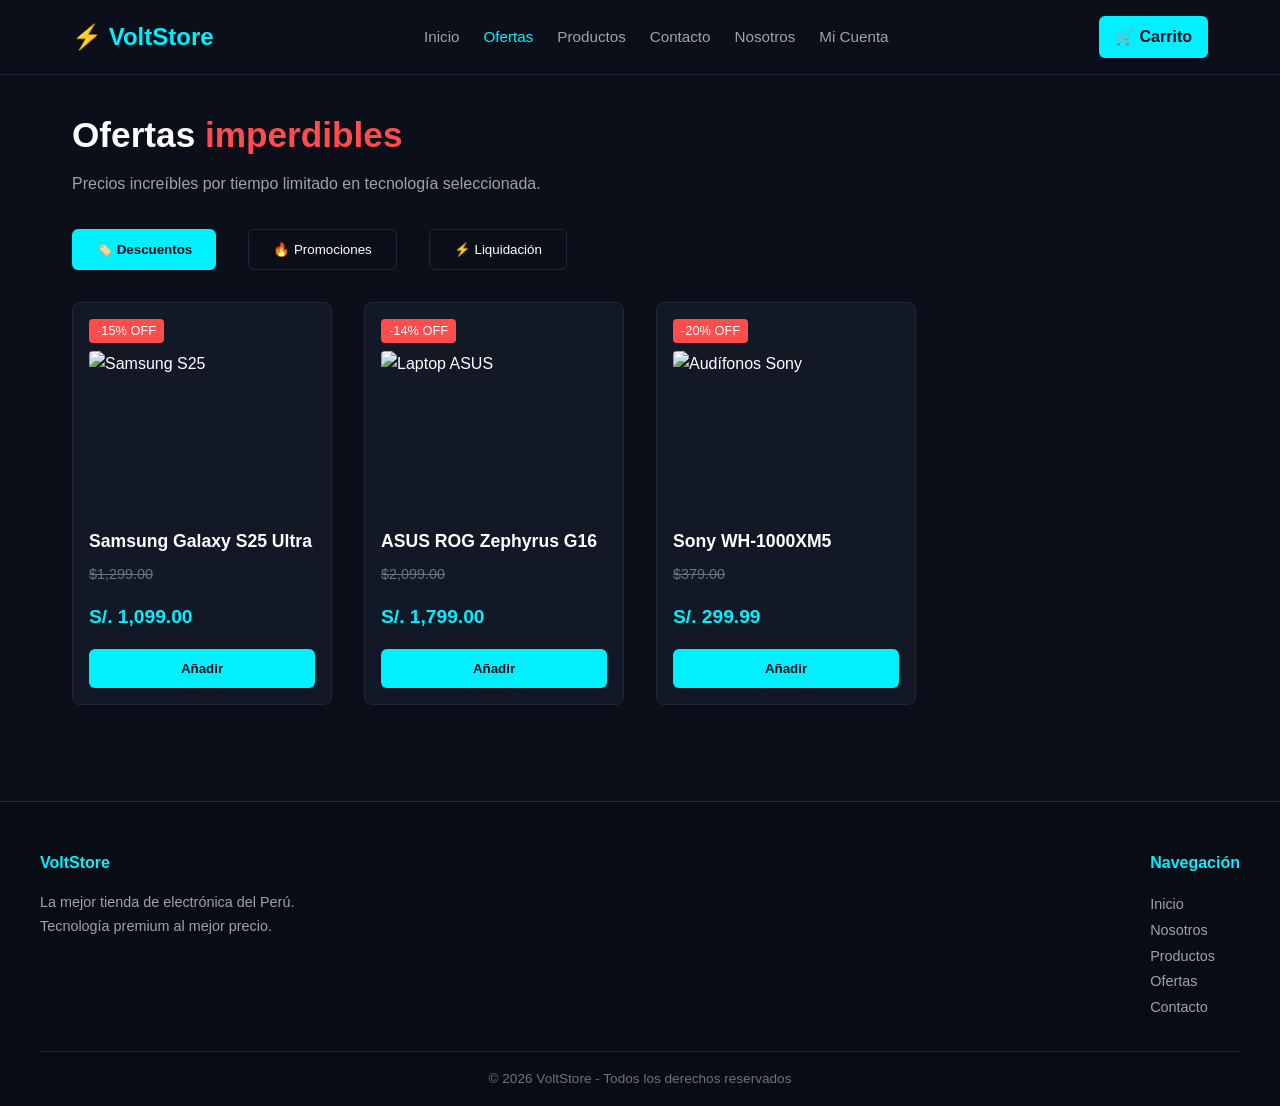
==== ofertas.html @ 3be3a203 "Add files via upload" ====
<!DOCTYPE html>
<html lang="es">
<head>
    <meta charset="UTF-8">
    <meta name="viewport" content="width=device-width, initial-scale=1.0">
    <title>VoltStore - Ofertas Imperdibles</title>
    <link rel="stylesheet" href="style.css">
</head>
<body>

    <!-- Cabecera -->
    <header>
        <div class="nav-container">
            <a href="index.html" target="_blank" class="logo">⚡ VoltStore</a>
            <nav>
                <ul class="nav-links">
                    <li><a href="index.html" target="_blank">Inicio</a></li>
                    <li><a href="ofertas.html" target="_blank" class="active">Ofertas</a></li>
                    <li><a href="productos.html" target="_blank">Productos</a></li>
                    <li><a href="contacto.html" target="_blank">Contacto</a></li>
                    <li><a href="nosotros.html" target="_blank">Nosotros</a></li>
                    <li><a href="micuenta.html" target="_blank">Mi Cuenta</a></li>
                </ul>
            </nav>
            <a href="carrito.html" target="_blank" class="btn-carrito">🛒 Carrito</a>
        </div>
    </header>

    <!-- Contenido Principal -->
    <main class="container">
        <section>
            <h1 style="font-size: 2.2rem; margin-bottom: 0.5rem; color: #ffffff;">Ofertas <span style="color: #ff4d4d;">imperdibles</span></h1>
            <p style="color: #9ca3af; margin-bottom: 2rem;">Precios increíbles por tiempo limitado en tecnología seleccionada.</p>

            <!-- Categorías de Ofertas (Filtros Simples) -->
            <div style="display: flex; gap: 1rem; margin-bottom: 2rem;">
                <button class="btn-primary" style="background-color: #00f0ff;">🏷️ Descuentos</button>
                <button class="btn-outline">🔥 Promociones</button>
                <button class="btn-outline">⚡ Liquidación</button>
            </div>

            <!-- Grilla de Ofertas -->
            <div class="grid-productos">
                <!-- Oferta 1 -->
                <article class="card">
                    <span style="background-color: #ff4d4d; color: white; padding: 2px 8px; border-radius: 4px; font-size: 0.8rem; width: fit-content; margin-bottom: 8px;">-15% OFF</span>
                    <img src="https://images.unsplash.com/photo-1585060544812-6b45742d762f?auto=format&fit=crop&w=500&q=80" alt="Samsung S25">
                    <h3>Samsung Galaxy S25 Ultra</h3>
                    <p style="color: #6b7280; text-decoration: line-through; font-size: 0.9rem;">$1,299.00</p>
                    <div class="price">S/. 1,099.00</div>
                    <button class="btn-primary" onclick="agregarAlCarrito('Samsung S25 Ultra')">Añadir</button>
                </article>

                <!-- Oferta 2 -->
                <article class="card">
                    <span style="background-color: #ff4d4d; color: white; padding: 2px 8px; border-radius: 4px; font-size: 0.8rem; width: fit-content; margin-bottom: 8px;">-14% OFF</span>
                    <img src="https://images.unsplash.com/photo-1603302576837-37561b2e2302?auto=format&fit=crop&w=500&q=80" alt="Laptop ASUS">
                    <h3>ASUS ROG Zephyrus G16</h3>
                    <p style="color: #6b7280; text-decoration: line-through; font-size: 0.9rem;">$2,099.00</p>
                    <div class="price">S/. 1,799.00</div>
                    <button class="btn-primary" onclick="agregarAlCarrito('ASUS ROG Zephyrus')">Añadir</button>
                </article>

                <!-- Oferta 3 -->
                <article class="card">
                    <span style="background-color: #ff4d4d; color: white; padding: 2px 8px; border-radius: 4px; font-size: 0.8rem; width: fit-content; margin-bottom: 8px;">-20% OFF</span>
                    <img src="https://images.unsplash.com/photo-1505740420928-5e560c06d30e?auto=format&fit=crop&w=500&q=80" alt="Audífonos Sony">
                    <h3>Sony WH-1000XM5</h3>
                    <p style="color: #6b7280; text-decoration: line-through; font-size: 0.9rem;">$379.00</p>
                    <div class="price">S/. 299.99</div>
                    <button class="btn-primary" onclick="agregarAlCarrito('Sony WH-1000XM5')">Añadir</button>
                </article>
            </div>
        </section>
    </main>

    <!-- Footer -->
    <footer>
        <div class="footer-container">
            <div class="footer-col">
                <h4>VoltStore</h4>
                <p style="color: #9ca3af; font-size: 0.9rem;">La mejor tienda de electrónica del Perú.<br>Tecnología premium al mejor precio.</p>
            </div>
            <div class="footer-col">
                <h4>Navegación</h4>
                <ul>
                    <li><a href="index.html" target="_blank">Inicio</a></li>
                    <li><a href="nosotros.html" target="_blank">Nosotros</a></li>
                    <li><a href="productos.html" target="_blank">Productos</a></li>
                    <li><a href="ofertas.html" target="_blank">Ofertas</a></li>
                    <li><a href="contacto.html" target="_blank">Contacto</a></li>
                </ul>
            </div>
        </div>
        <div class="footer-bottom">
            <p>&copy; 2026 VoltStore - Todos los derechos reservados</p>
        </div>
    </footer>

    <script src="script.js"></script>
</body>
</html>
---- style.css ----
/* Estilos generales - Estética Kinetic Dark */
* {
    margin: 0;
    padding: 0;
    box-sizing: border-box;
    font-family: 'Segoe UI', Tahoma, Geneva, Verdana, sans-serif;
}

body {
    background-color: #0b0f19;
    color: #ffffff;
    line-height: 1.6;
}

/* Cabecera y Navegación (NAV) */
header {
    background-color: #0b0f19;
    border-bottom: 1px solid #1f293d;
    position: sticky;
    top: 0;
    z-index: 1000;
}

.nav-container {
    max-width: 1200px;
    margin: 0 auto;
    display: flex;
    justify-content: space-between;
    align-items: center;
    padding: 1rem 2rem;
}

.logo {
    font-size: 1.5rem;
    font-weight: bold;
    color: #00f0ff;
    text-decoration: none;
}

.nav-links {
    list-style: none;
    display: flex;
    gap: 1.5rem;
}

.nav-links a {
    color: #9ca3af;
    text-decoration: none;
    font-size: 0.95rem;
    transition: color 0.3s;
}

.nav-links a:hover, .nav-links a.active {
    color: #00f0ff;
}

.btn-carrito {
    background-color: #00f0ff;
    color: #0b0f19;
    padding: 0.5rem 1rem;
    border-radius: 6px;
    text-decoration: none;
    font-weight: bold;
}

/* Sección Principal / Hero */
.hero {
    max-width: 1200px;
    margin: 0 auto;
    display: flex;
    align-items: center;
    justify-content: space-between;
    padding: 4rem 2rem;
}

.hero-content h1 {
    font-size: 3rem;
    margin-bottom: 1rem;
}

.hero-content h1 span {
    color: #00f0ff;
}

.hero-content p {
    color: #9ca3af;
    margin-bottom: 2rem;
    max-width: 500px;
}

.btn-primary {
    background-color: #00f0ff;
    color: #0b0f19;
    padding: 0.75rem 1.5rem;
    border-radius: 6px;
    text-decoration: none;
    font-weight: bold;
    display: inline-block;
    border: none;
    cursor: pointer;
}

.btn-outline {
    background-color: transparent;
    color: #ffffff;
    border: 1px solid #1f293d;
    padding: 0.75rem 1.5rem;
    border-radius: 6px;
    text-decoration: none;
    margin-left: 1rem;
}

/* Tarjetas de Productos (Flexbox) */
.container {
    max-width: 1200px;
    margin: 0 auto;
    padding: 2rem;
}

.section-title {
    font-size: 1.8rem;
    margin-bottom: 1.5rem;
}

.grid-productos {
    display: flex;
    gap: 2rem;
    flex-wrap: wrap;
}

.card {
    background-color: #121826;
    border: 1px solid #1f293d;
    border-radius: 8px;
    width: 260px;
    padding: 1rem;
    display: flex;
    flex-direction: column;
    justify-content: space-between;
}

.card img {
    width: 100%;
    height: 160px;
    object-fit: cover;
    border-radius: 4px;
    margin-bottom: 1rem;
}

.card h3 {
    font-size: 1.1rem;
    margin-bottom: 0.5rem;
}

.card .price {
    color: #00f0ff;
    font-size: 1.2rem;
    font-weight: bold;
    margin: 1rem 0;
}

/* Footer semántico */
footer {
    background-color: #080c14;
    border-top: 1px solid #1f293d;
    padding: 3rem 2rem 1rem;
    margin-top: 4rem;
}

.footer-container {
    max-width: 1200px;
    margin: 0 auto;
    display: flex;
    justify-content: space-between;
    flex-wrap: wrap;
    gap: 2rem;
}

.footer-col h4 {
    margin-bottom: 1rem;
    color: #00f0ff;
}

.footer-col ul {
    list-style: none;
}

.footer-col ul li a {
    color: #9ca3af;
    text-decoration: none;
    font-size: 0.9rem;
}

.footer-bottom {
    max-width: 1200px;
    margin: 2rem auto 0;
    border-top: 1px solid #1f293d;
    padding-top: 1rem;
    text-align: center;
    color: #6b7280;
    font-size: 0.85rem;
}
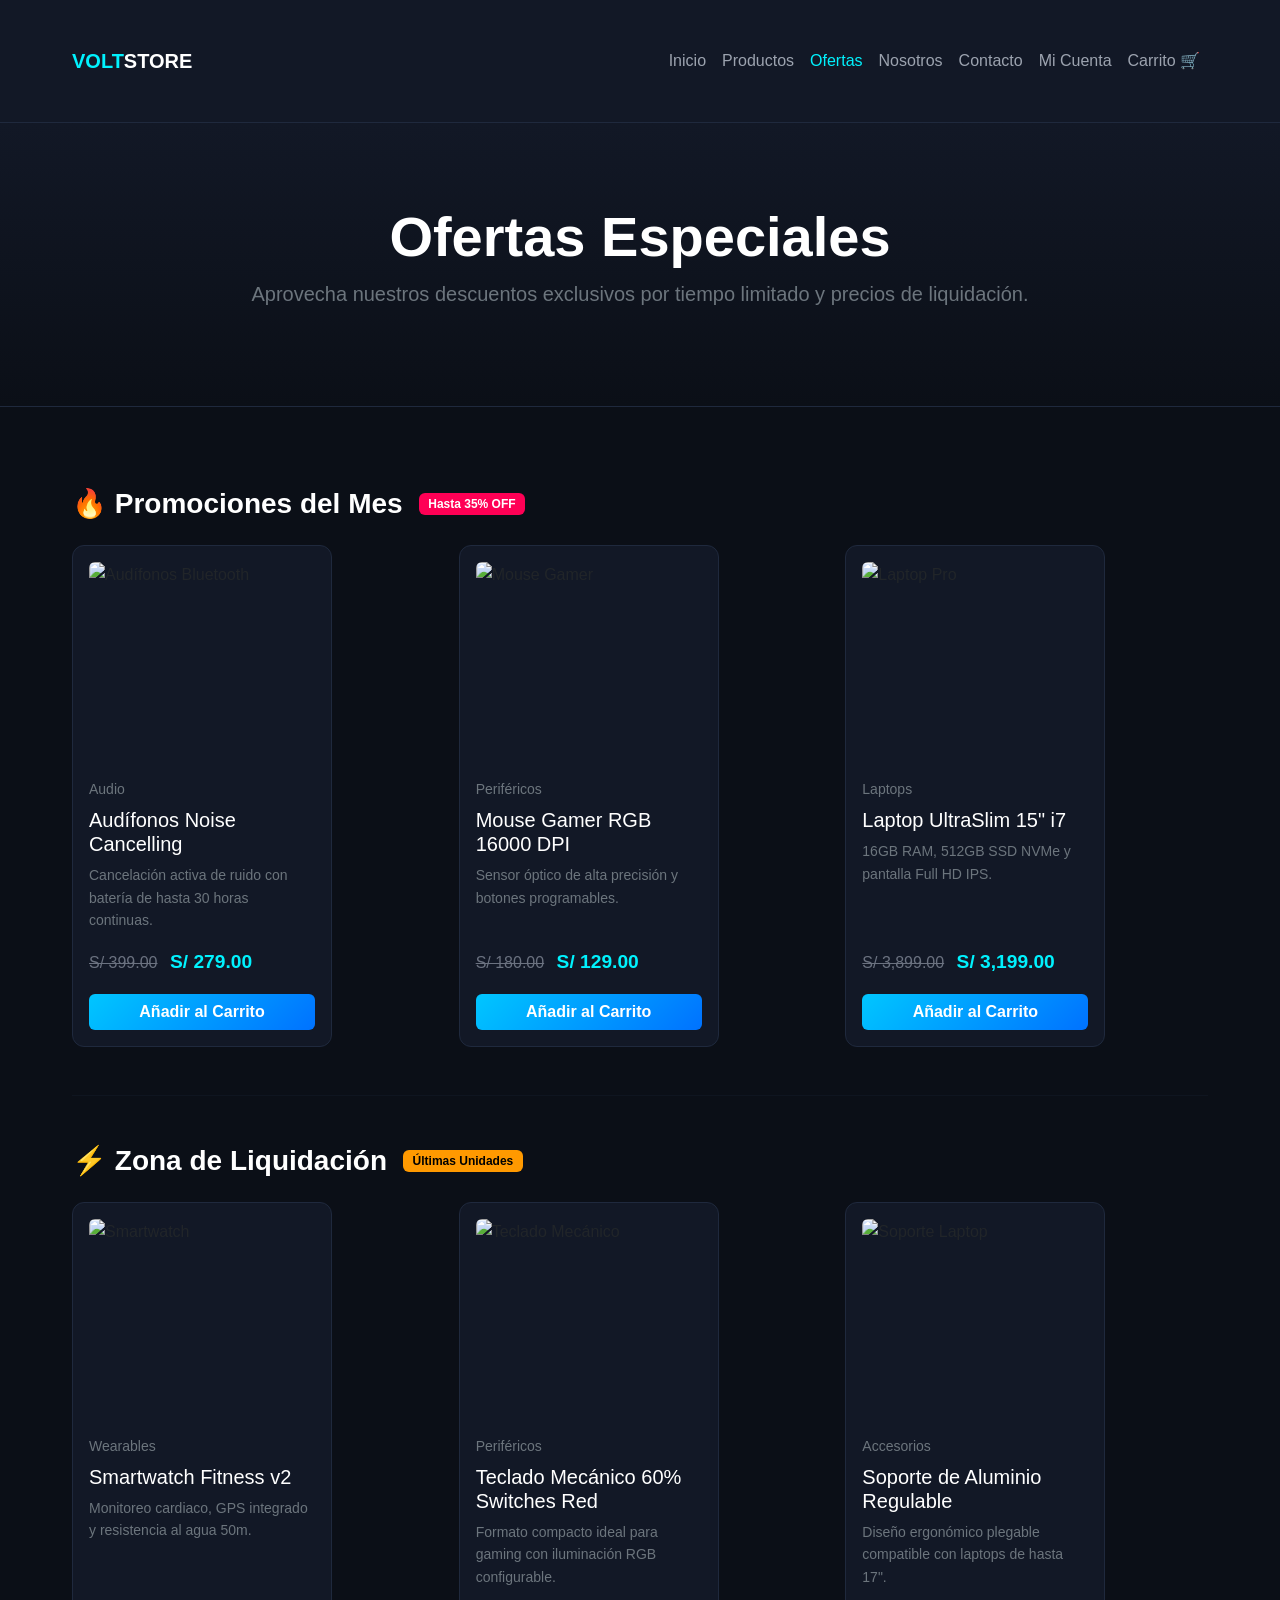
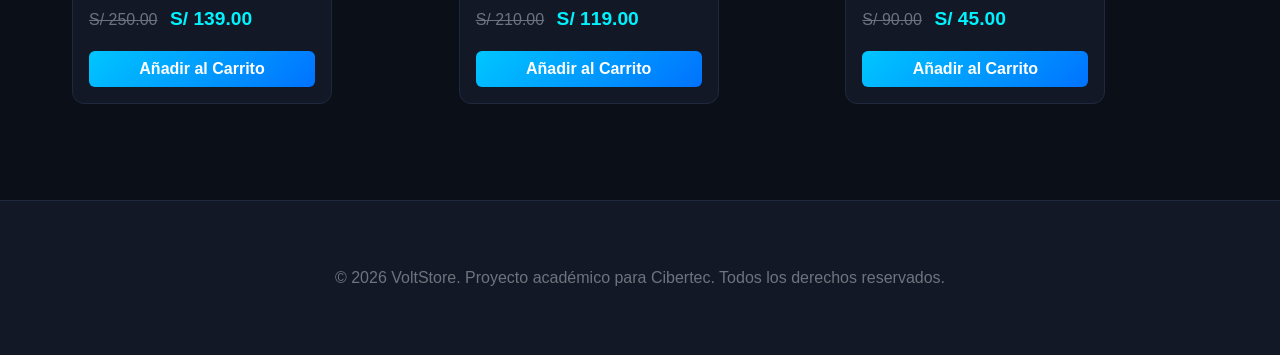
==== commit 6045b431: "Add files via upload" ====
--- a/ofertas.html
+++ b/ofertas.html
@@ -3,100 +3,246 @@
 <head>
     <meta charset="UTF-8">
     <meta name="viewport" content="width=device-width, initial-scale=1.0">
-    <title>VoltStore - Ofertas Imperdibles</title>
+    <title>VoltStore - Ofertas y Liquidación</title>
+    <link href="https://cdn.jsdelivr.net/npm/bootstrap@5.3.0/dist/css/bootstrap.min.css" rel="stylesheet">
     <link rel="stylesheet" href="style.css">
+    <style>
+        body {
+            background-color: #0b0f17;
+            color: #ffffff;
+            font-family: 'Segoe UI', Tahoma, Geneva, Verdana, sans-serif;
+        }
+        .navbar-custom {
+            background-color: #121826;
+            border-bottom: 1px solid #1f293d;
+        }
+        .nav-link {
+            color: #9ca3af !important;
+        }
+        .nav-link.active, .nav-link:hover {
+            color: #00f2fe !important;
+        }
+        .card-custom {
+            background-color: #121826;
+            border: 1px solid #1f293d;
+            border-radius: 12px;
+            transition: transform 0.2s, border-color 0.2s;
+        }
+        .card-custom:hover {
+            transform: translateY(-5px);
+            border-color: #00f2fe;
+        }
+        .badge-promo {
+            background-color: #ff0055;
+            color: white;
+            font-weight: bold;
+            padding: 0.4em 0.8em;
+            border-radius: 6px;
+        }
+        .badge-liq {
+            background-color: #ff9900;
+            color: black;
+            font-weight: bold;
+            padding: 0.4em 0.8em;
+            border-radius: 6px;
+        }
+        .price-old {
+            text-decoration: line-through;
+            color: #6b7280;
+            margin-right: 0.5rem;
+        }
+        .price-new {
+            color: #00f2fe;
+            font-weight: bold;
+            font-size: 1.2rem;
+        }
+        .btn-cyan {
+            background: linear-gradient(135deg, #00c6ff, #0072ff);
+            color: white;
+            border: none;
+            font-weight: 600;
+        }
+        .btn-cyan:hover {
+            opacity: 0.9;
+            color: white;
+        }
+        footer {
+            background-color: #121826;
+            border-top: 1px solid #1f293d;
+            padding: 2rem 0;
+            margin-top: 4rem;
+        }
+    </style>
 </head>
 <body>
 
-    <!-- Cabecera -->
-    <header>
-        <div class="nav-container">
-            <a href="index.html" target="_blank" class="logo">⚡ VoltStore</a>
-            <nav>
-                <ul class="nav-links">
-                    <li><a href="index.html" target="_blank">Inicio</a></li>
-                    <li><a href="ofertas.html" target="_blank" class="active">Ofertas</a></li>
-                    <li><a href="productos.html" target="_blank">Productos</a></li>
-                    <li><a href="contacto.html" target="_blank">Contacto</a></li>
-                    <li><a href="nosotros.html" target="_blank">Nosotros</a></li>
-                    <li><a href="micuenta.html" target="_blank">Mi Cuenta</a></li>
+    <!-- Navegación -->
+    <nav class="navbar navbar-expand-lg navbar-dark navbar-custom sticky-top">
+        <div class="container">
+            <a class="navbar-brand fw-bold text-white" href="index.html">
+                <span style="color: #00f2fe;">VOLT</span>STORE
+            </a>
+            <button class="navbar-toggler" type="button" data-bs-toggle="collapse" data-bs-target="#navbarNav">
+                <span class="navbar-toggler-icon"></span>
+            </button>
+            <div class="collapse navbar-collapse" id="navbarNav">
+                <ul class="navbar-nav ms-auto">
+                    <li class="nav-item"><a class="nav-link" href="index.html">Inicio</a></li>
+                    <li class="nav-item"><a class="nav-link" href="productos.html">Productos</a></li>
+                    <li class="nav-item"><a class="nav-link active" href="ofertas.html">Ofertas</a></li>
+                    <li class="nav-item"><a class="nav-link" href="nosotros.html">Nosotros</a></li>
+                    <li class="nav-item"><a class="nav-link" href="contacto.html">Contacto</a></li>
+                    <li class="nav-item"><a class="nav-link" href="micuenta.html">Mi Cuenta</a></li>
+                    <li class="nav-item"><a class="nav-link" href="carrito.html">Carrito 🛒</a></li>
                 </ul>
-            </nav>
-            <a href="carrito.html" target="_blank" class="btn-carrito">🛒 Carrito</a>
+            </div>
+        </div>
+    </nav>
+
+    <!-- Encabezado -->
+    <header class="py-5 text-center" style="background: linear-gradient(180deg, #121826 0%, #0b0f17 100%); border-bottom: 1px solid #1f293d;">
+        <div class="container">
+            <h1 class="display-4 fw-bold">Ofertas Especiales</h1>
+            <p class="text-secondary lead">Aprovecha nuestros descuentos exclusivos por tiempo limitado y precios de liquidación.</p>
         </div>
     </header>
 
-    <!-- Contenido Principal -->
-    <main class="container">
+    <div class="container my-5">
+
+        <!-- Sección 1: Promociones del Mes -->
+        <section class="mb-5">
+            <div class="d-flex align-items-center mb-4">
+                <h2 class="h3 fw-bold mb-0">🔥 Promociones del Mes</h2>
+                <span class="badge badge-promo ms-3">Hasta 35% OFF</span>
+            </div>
+            
+            <div class="row g-4">
+                <!-- Producto Promo 1 -->
+                <div class="col-md-4">
+                    <div class="card card-custom h-100 p-3">
+                        <img src="https://images.unsplash.com/photo-1505740420928-5e560c06d30e?auto=format&fit=crop&w=500&q=80" class="card-img-top rounded mb-3" alt="Audífonos Bluetooth" style="height: 200px; object-fit: cover;">
+                        <div class="card-body p-0 d-flex flex-column">
+                            <span class="text-secondary small">Audio</span>
+                            <h5 class="card-title text-white my-2">Audífonos Noise Cancelling</h5>
+                            <p class="card-text text-secondary small flex-grow-1">Cancelación activa de ruido con batería de hasta 30 horas continuas.</p>
+                            <div class="mb-3">
+                                <span class="price-old">S/ 399.00</span>
+                                <span class="price-new">S/ 279.00</span>
+                            </div>
+                            <button class="btn btn-cyan w-100">Añadir al Carrito</button>
+                        </div>
+                    </div>
+                </div>
+
+                <!-- Producto Promo 2 -->
+                <div class="col-md-4">
+                    <div class="card card-custom h-100 p-3">
+                        <img src="https://images.unsplash.com/photo-1527864550417-7fd91fc51a46?auto=format&fit=crop&w=500&q=80" class="card-img-top rounded mb-3" alt="Mouse Gamer" style="height: 200px; object-fit: cover;">
+                        <div class="card-body p-0 d-flex flex-column">
+                            <span class="text-secondary small">Periféricos</span>
+                            <h5 class="card-title text-white my-2">Mouse Gamer RGB 16000 DPI</h5>
+                            <p class="card-text text-secondary small flex-grow-1">Sensor óptico de alta precisión y botones programables.</p>
+                            <div class="mb-3">
+                                <span class="price-old">S/ 180.00</span>
+                                <span class="price-new">S/ 129.00</span>
+                            </div>
+                            <button class="btn btn-cyan w-100">Añadir al Carrito</button>
+                        </div>
+                    </div>
+                </div>
+
+                <!-- Producto Promo 3 -->
+                <div class="col-md-4">
+                    <div class="card card-custom h-100 p-3">
+                        <img src="https://images.unsplash.com/photo-1588872657578-7efd1f1555ed?auto=format&fit=crop&w=500&q=80" class="card-img-top rounded mb-3" alt="Laptop Pro" style="height: 200px; object-fit: cover;">
+                        <div class="card-body p-0 d-flex flex-column">
+                            <span class="text-secondary small">Laptops</span>
+                            <h5 class="card-title text-white my-2">Laptop UltraSlim 15" i7</h5>
+                            <p class="card-text text-secondary small flex-grow-1">16GB RAM, 512GB SSD NVMe y pantalla Full HD IPS.</p>
+                            <div class="mb-3">
+                                <span class="price-old">S/ 3,899.00</span>
+                                <span class="price-new">S/ 3,199.00</span>
+                            </div>
+                            <button class="btn btn-cyan w-100">Añadir al Carrito</button>
+                        </div>
+                    </div>
+                </div>
+            </div>
+        </section>
+
+        <hr class="my-5" style="border-color: #1f293d;">
+
+        <!-- Sección 2: Liquidación de Últimas Unidades -->
         <section>
-            <h1 style="font-size: 2.2rem; margin-bottom: 0.5rem; color: #ffffff;">Ofertas <span style="color: #ff4d4d;">imperdibles</span></h1>
-            <p style="color: #9ca3af; margin-bottom: 2rem;">Precios increíbles por tiempo limitado en tecnología seleccionada.</p>
-
-            <!-- Categorías de Ofertas (Filtros Simples) -->
-            <div style="display: flex; gap: 1rem; margin-bottom: 2rem;">
-                <button class="btn-primary" style="background-color: #00f0ff;">🏷️ Descuentos</button>
-                <button class="btn-outline">🔥 Promociones</button>
-                <button class="btn-outline">⚡ Liquidación</button>
-            </div>
-
-            <!-- Grilla de Ofertas -->
-            <div class="grid-productos">
-                <!-- Oferta 1 -->
-                <article class="card">
-                    <span style="background-color: #ff4d4d; color: white; padding: 2px 8px; border-radius: 4px; font-size: 0.8rem; width: fit-content; margin-bottom: 8px;">-15% OFF</span>
-                    <img src="https://images.unsplash.com/photo-1585060544812-6b45742d762f?auto=format&fit=crop&w=500&q=80" alt="Samsung S25">
-                    <h3>Samsung Galaxy S25 Ultra</h3>
-                    <p style="color: #6b7280; text-decoration: line-through; font-size: 0.9rem;">$1,299.00</p>
-                    <div class="price">S/. 1,099.00</div>
-                    <button class="btn-primary" onclick="agregarAlCarrito('Samsung S25 Ultra')">Añadir</button>
-                </article>
-
-                <!-- Oferta 2 -->
-                <article class="card">
-                    <span style="background-color: #ff4d4d; color: white; padding: 2px 8px; border-radius: 4px; font-size: 0.8rem; width: fit-content; margin-bottom: 8px;">-14% OFF</span>
-                    <img src="https://images.unsplash.com/photo-1603302576837-37561b2e2302?auto=format&fit=crop&w=500&q=80" alt="Laptop ASUS">
-                    <h3>ASUS ROG Zephyrus G16</h3>
-                    <p style="color: #6b7280; text-decoration: line-through; font-size: 0.9rem;">$2,099.00</p>
-                    <div class="price">S/. 1,799.00</div>
-                    <button class="btn-primary" onclick="agregarAlCarrito('ASUS ROG Zephyrus')">Añadir</button>
-                </article>
-
-                <!-- Oferta 3 -->
-                <article class="card">
-                    <span style="background-color: #ff4d4d; color: white; padding: 2px 8px; border-radius: 4px; font-size: 0.8rem; width: fit-content; margin-bottom: 8px;">-20% OFF</span>
-                    <img src="https://images.unsplash.com/photo-1505740420928-5e560c06d30e?auto=format&fit=crop&w=500&q=80" alt="Audífonos Sony">
-                    <h3>Sony WH-1000XM5</h3>
-                    <p style="color: #6b7280; text-decoration: line-through; font-size: 0.9rem;">$379.00</p>
-                    <div class="price">S/. 299.99</div>
-                    <button class="btn-primary" onclick="agregarAlCarrito('Sony WH-1000XM5')">Añadir</button>
-                </article>
+            <div class="d-flex align-items-center mb-4">
+                <h2 class="h3 fw-bold mb-0">⚡ Zona de Liquidación</h2>
+                <span class="badge badge-liq ms-3">Últimas Unidades</span>
+            </div>
+
+            <div class="row g-4">
+                <!-- Producto Liquidación 1 -->
+                <div class="col-md-4">
+                    <div class="card card-custom h-100 p-3">
+                        <img src="https://images.unsplash.com/photo-1546868871-7041f2a55e12?auto=format&fit=crop&w=500&q=80" class="card-img-top rounded mb-3" alt="Smartwatch" style="height: 200px; object-fit: cover;">
+                        <div class="card-body p-0 d-flex flex-column">
+                            <span class="text-secondary small">Wearables</span>
+                            <h5 class="card-title text-white my-2">Smartwatch Fitness v2</h5>
+                            <p class="card-text text-secondary small flex-grow-1">Monitoreo cardiaco, GPS integrado y resistencia al agua 50m.</p>
+                            <div class="mb-3">
+                                <span class="price-old">S/ 250.00</span>
+                                <span class="price-new">S/ 139.00</span>
+                            </div>
+                            <button class="btn btn-cyan w-100">Añadir al Carrito</button>
+                        </div>
+                    </div>
+                </div>
+
+                <!-- Producto Liquidación 2 -->
+                <div class="col-md-4">
+                    <div class="card card-custom h-100 p-3">
+                        <img src="https://images.unsplash.com/photo-1587829741301-dc798b83add3?auto=format&fit=crop&w=500&q=80" class="card-img-top rounded mb-3" alt="Teclado Mecánico" style="height: 200px; object-fit: cover;">
+                        <div class="card-body p-0 d-flex flex-column">
+                            <span class="text-secondary small">Periféricos</span>
+                            <h5 class="card-title text-white my-2">Teclado Mecánico 60% Switches Red</h5>
+                            <p class="card-text text-secondary small flex-grow-1">Formato compacto ideal para gaming con iluminación RGB configurable.</p>
+                            <div class="mb-3">
+                                <span class="price-old">S/ 210.00</span>
+                                <span class="price-new">S/ 119.00</span>
+                            </div>
+                            <button class="btn btn-cyan w-100">Añadir al Carrito</button>
+                        </div>
+                    </div>
+                </div>
+
+                <!-- Producto Liquidación 3 -->
+                <div class="col-md-4">
+                    <div class="card card-custom h-100 p-3">
+                        <img src="https://images.unsplash.com/photo-1609081219090-a6d81d3085bf?auto=format&fit=crop&w=500&q=80" class="card-img-top rounded mb-3" alt="Soporte Laptop" style="height: 200px; object-fit: cover;">
+                        <div class="card-body p-0 d-flex flex-column">
+                            <span class="text-secondary small">Accesorios</span>
+                            <h5 class="card-title text-white my-2">Soporte de Aluminio Regulable</h5>
+                            <p class="card-text text-secondary small flex-grow-1">Diseño ergonómico plegable compatible con laptops de hasta 17".</p>
+                            <div class="mb-3">
+                                <span class="price-old">S/ 90.00</span>
+                                <span class="price-new">S/ 45.00</span>
+                            </div>
+                            <button class="btn btn-cyan w-100">Añadir al Carrito</button>
+                        </div>
+                    </div>
+                </div>
             </div>
         </section>
-    </main>
-
-    <!-- Footer -->
-    <footer>
-        <div class="footer-container">
-            <div class="footer-col">
-                <h4>VoltStore</h4>
-                <p style="color: #9ca3af; font-size: 0.9rem;">La mejor tienda de electrónica del Perú.<br>Tecnología premium al mejor precio.</p>
-            </div>
-            <div class="footer-col">
-                <h4>Navegación</h4>
-                <ul>
-                    <li><a href="index.html" target="_blank">Inicio</a></li>
-                    <li><a href="nosotros.html" target="_blank">Nosotros</a></li>
-                    <li><a href="productos.html" target="_blank">Productos</a></li>
-                    <li><a href="ofertas.html" target="_blank">Ofertas</a></li>
-                    <li><a href="contacto.html" target="_blank">Contacto</a></li>
-                </ul>
-            </div>
-        </div>
-        <div class="footer-bottom">
-            <p>&copy; 2026 VoltStore - Todos los derechos reservados</p>
+
+    </div>
+
+    <!-- Pie de página -->
+    <footer class="text-center text-secondary">
+        <div class="container">
+            <p class="mb-0">&copy; 2026 VoltStore. Proyecto académico para Cibertec. Todos los derechos reservados.</p>
         </div>
     </footer>
 
+    <script src="https://cdn.jsdelivr.net/npm/bootstrap@5.3.0/dist/js/bootstrap.bundle.min.js"></script>
     <script src="script.js"></script>
 </body>
 </html>
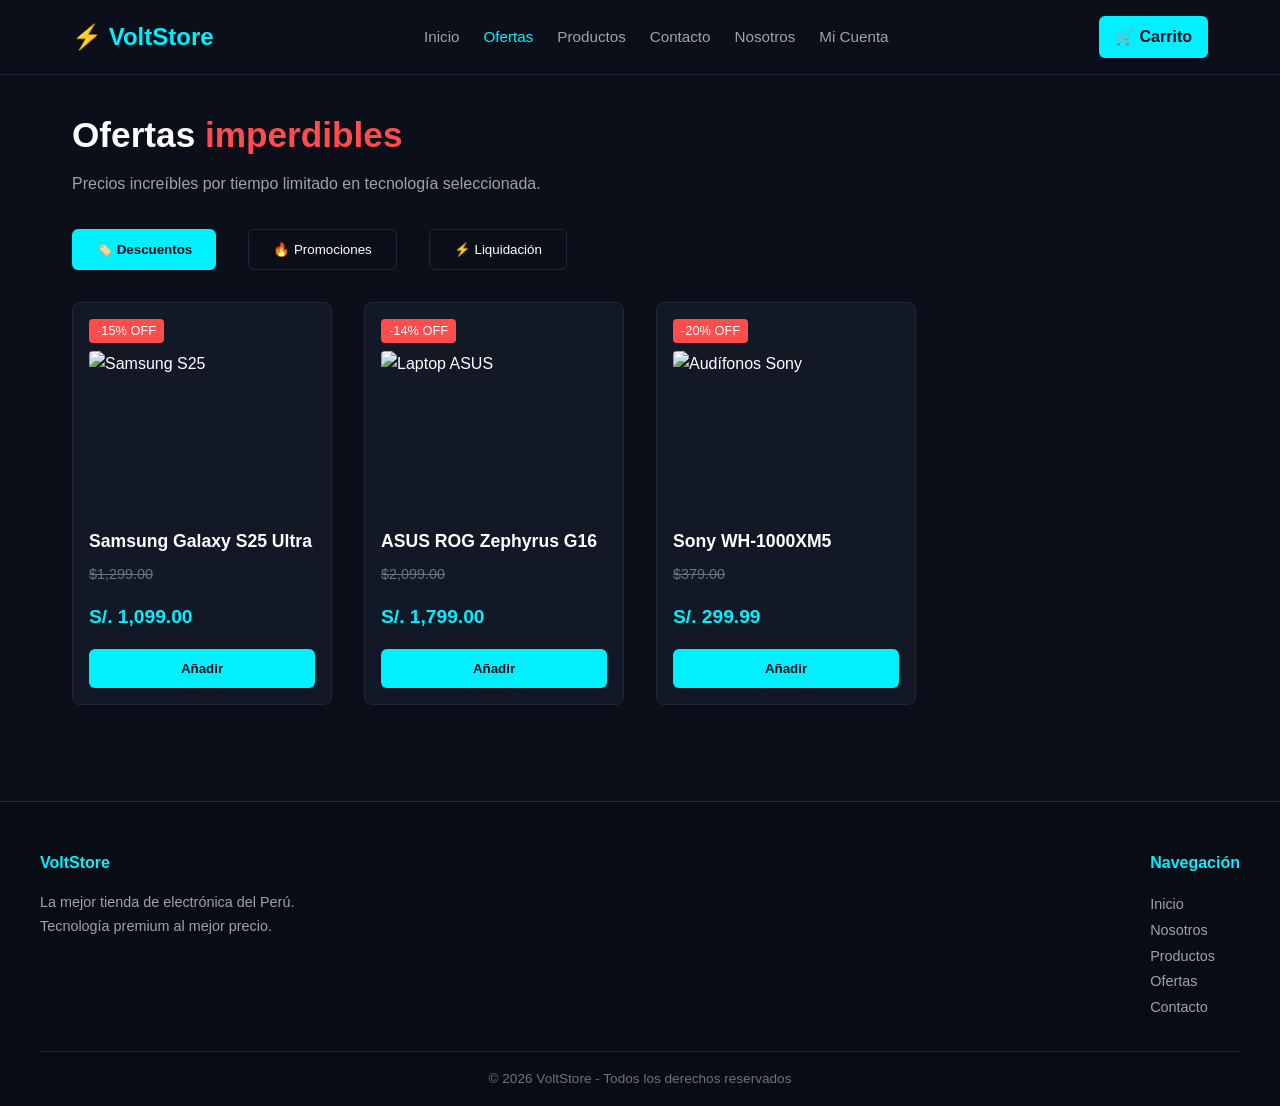
==== commit 212f5bea: "Add files via upload" ====
--- a/ofertas.html
+++ b/ofertas.html
@@ -3,246 +3,100 @@
 <head>
     <meta charset="UTF-8">
     <meta name="viewport" content="width=device-width, initial-scale=1.0">
-    <title>VoltStore - Ofertas y Liquidación</title>
-    <link href="https://cdn.jsdelivr.net/npm/bootstrap@5.3.0/dist/css/bootstrap.min.css" rel="stylesheet">
+    <title>VoltStore - Ofertas Imperdibles</title>
     <link rel="stylesheet" href="style.css">
-    <style>
-        body {
-            background-color: #0b0f17;
-            color: #ffffff;
-            font-family: 'Segoe UI', Tahoma, Geneva, Verdana, sans-serif;
-        }
-        .navbar-custom {
-            background-color: #121826;
-            border-bottom: 1px solid #1f293d;
-        }
-        .nav-link {
-            color: #9ca3af !important;
-        }
-        .nav-link.active, .nav-link:hover {
-            color: #00f2fe !important;
-        }
-        .card-custom {
-            background-color: #121826;
-            border: 1px solid #1f293d;
-            border-radius: 12px;
-            transition: transform 0.2s, border-color 0.2s;
-        }
-        .card-custom:hover {
-            transform: translateY(-5px);
-            border-color: #00f2fe;
-        }
-        .badge-promo {
-            background-color: #ff0055;
-            color: white;
-            font-weight: bold;
-            padding: 0.4em 0.8em;
-            border-radius: 6px;
-        }
-        .badge-liq {
-            background-color: #ff9900;
-            color: black;
-            font-weight: bold;
-            padding: 0.4em 0.8em;
-            border-radius: 6px;
-        }
-        .price-old {
-            text-decoration: line-through;
-            color: #6b7280;
-            margin-right: 0.5rem;
-        }
-        .price-new {
-            color: #00f2fe;
-            font-weight: bold;
-            font-size: 1.2rem;
-        }
-        .btn-cyan {
-            background: linear-gradient(135deg, #00c6ff, #0072ff);
-            color: white;
-            border: none;
-            font-weight: 600;
-        }
-        .btn-cyan:hover {
-            opacity: 0.9;
-            color: white;
-        }
-        footer {
-            background-color: #121826;
-            border-top: 1px solid #1f293d;
-            padding: 2rem 0;
-            margin-top: 4rem;
-        }
-    </style>
 </head>
 <body>
 
-    <!-- Navegación -->
-    <nav class="navbar navbar-expand-lg navbar-dark navbar-custom sticky-top">
-        <div class="container">
-            <a class="navbar-brand fw-bold text-white" href="index.html">
-                <span style="color: #00f2fe;">VOLT</span>STORE
-            </a>
-            <button class="navbar-toggler" type="button" data-bs-toggle="collapse" data-bs-target="#navbarNav">
-                <span class="navbar-toggler-icon"></span>
-            </button>
-            <div class="collapse navbar-collapse" id="navbarNav">
-                <ul class="navbar-nav ms-auto">
-                    <li class="nav-item"><a class="nav-link" href="index.html">Inicio</a></li>
-                    <li class="nav-item"><a class="nav-link" href="productos.html">Productos</a></li>
-                    <li class="nav-item"><a class="nav-link active" href="ofertas.html">Ofertas</a></li>
-                    <li class="nav-item"><a class="nav-link" href="nosotros.html">Nosotros</a></li>
-                    <li class="nav-item"><a class="nav-link" href="contacto.html">Contacto</a></li>
-                    <li class="nav-item"><a class="nav-link" href="micuenta.html">Mi Cuenta</a></li>
-                    <li class="nav-item"><a class="nav-link" href="carrito.html">Carrito 🛒</a></li>
+    <!-- Cabecera -->
+    <header>
+        <div class="nav-container">
+            <a href="index.html" target="_blank" class="logo">⚡ VoltStore</a>
+            <nav>
+                <ul class="nav-links">
+                    <li><a href="index.html" target="_blank">Inicio</a></li>
+                    <li><a href="ofertas.html" target="_blank" class="active">Ofertas</a></li>
+                    <li><a href="productos.html" target="_blank">Productos</a></li>
+                    <li><a href="contacto.html" target="_blank">Contacto</a></li>
+                    <li><a href="nosotros.html" target="_blank">Nosotros</a></li>
+                    <li><a href="micuenta.html" target="_blank">Mi Cuenta</a></li>
+                </ul>
+            </nav>
+            <a href="carrito.html" target="_blank" class="btn-carrito">🛒 Carrito</a>
+        </div>
+    </header>
+
+    <!-- Contenido Principal -->
+    <main class="container">
+        <section>
+            <h1 style="font-size: 2.2rem; margin-bottom: 0.5rem; color: #ffffff;">Ofertas <span style="color: #ff4d4d;">imperdibles</span></h1>
+            <p style="color: #9ca3af; margin-bottom: 2rem;">Precios increíbles por tiempo limitado en tecnología seleccionada.</p>
+
+            <!-- Categorías de Ofertas (Filtros Simples) -->
+            <div style="display: flex; gap: 1rem; margin-bottom: 2rem;">
+                <button class="btn-primary" style="background-color: #00f0ff;">🏷️ Descuentos</button>
+                <button class="btn-outline">🔥 Promociones</button>
+                <button class="btn-outline">⚡ Liquidación</button>
+            </div>
+
+            <!-- Grilla de Ofertas -->
+            <div class="grid-productos">
+                <!-- Oferta 1 -->
+                <article class="card">
+                    <span style="background-color: #ff4d4d; color: white; padding: 2px 8px; border-radius: 4px; font-size: 0.8rem; width: fit-content; margin-bottom: 8px;">-15% OFF</span>
+                    <img src="https://images.unsplash.com/photo-1585060544812-6b45742d762f?auto=format&fit=crop&w=500&q=80" alt="Samsung S25">
+                    <h3>Samsung Galaxy S25 Ultra</h3>
+                    <p style="color: #6b7280; text-decoration: line-through; font-size: 0.9rem;">$1,299.00</p>
+                    <div class="price">S/. 1,099.00</div>
+                    <button class="btn-primary" onclick="agregarAlCarrito('Samsung S25 Ultra')">Añadir</button>
+                </article>
+
+                <!-- Oferta 2 -->
+                <article class="card">
+                    <span style="background-color: #ff4d4d; color: white; padding: 2px 8px; border-radius: 4px; font-size: 0.8rem; width: fit-content; margin-bottom: 8px;">-14% OFF</span>
+                    <img src="https://images.unsplash.com/photo-1603302576837-37561b2e2302?auto=format&fit=crop&w=500&q=80" alt="Laptop ASUS">
+                    <h3>ASUS ROG Zephyrus G16</h3>
+                    <p style="color: #6b7280; text-decoration: line-through; font-size: 0.9rem;">$2,099.00</p>
+                    <div class="price">S/. 1,799.00</div>
+                    <button class="btn-primary" onclick="agregarAlCarrito('ASUS ROG Zephyrus')">Añadir</button>
+                </article>
+
+                <!-- Oferta 3 -->
+                <article class="card">
+                    <span style="background-color: #ff4d4d; color: white; padding: 2px 8px; border-radius: 4px; font-size: 0.8rem; width: fit-content; margin-bottom: 8px;">-20% OFF</span>
+                    <img src="https://images.unsplash.com/photo-1505740420928-5e560c06d30e?auto=format&fit=crop&w=500&q=80" alt="Audífonos Sony">
+                    <h3>Sony WH-1000XM5</h3>
+                    <p style="color: #6b7280; text-decoration: line-through; font-size: 0.9rem;">$379.00</p>
+                    <div class="price">S/. 299.99</div>
+                    <button class="btn-primary" onclick="agregarAlCarrito('Sony WH-1000XM5')">Añadir</button>
+                </article>
+            </div>
+        </section>
+    </main>
+
+    <!-- Footer -->
+    <footer>
+        <div class="footer-container">
+            <div class="footer-col">
+                <h4>VoltStore</h4>
+                <p style="color: #9ca3af; font-size: 0.9rem;">La mejor tienda de electrónica del Perú.<br>Tecnología premium al mejor precio.</p>
+            </div>
+            <div class="footer-col">
+                <h4>Navegación</h4>
+                <ul>
+                    <li><a href="index.html" target="_blank">Inicio</a></li>
+                    <li><a href="nosotros.html" target="_blank">Nosotros</a></li>
+                    <li><a href="productos.html" target="_blank">Productos</a></li>
+                    <li><a href="ofertas.html" target="_blank">Ofertas</a></li>
+                    <li><a href="contacto.html" target="_blank">Contacto</a></li>
                 </ul>
             </div>
         </div>
-    </nav>
-
-    <!-- Encabezado -->
-    <header class="py-5 text-center" style="background: linear-gradient(180deg, #121826 0%, #0b0f17 100%); border-bottom: 1px solid #1f293d;">
-        <div class="container">
-            <h1 class="display-4 fw-bold">Ofertas Especiales</h1>
-            <p class="text-secondary lead">Aprovecha nuestros descuentos exclusivos por tiempo limitado y precios de liquidación.</p>
-        </div>
-    </header>
-
-    <div class="container my-5">
-
-        <!-- Sección 1: Promociones del Mes -->
-        <section class="mb-5">
-            <div class="d-flex align-items-center mb-4">
-                <h2 class="h3 fw-bold mb-0">🔥 Promociones del Mes</h2>
-                <span class="badge badge-promo ms-3">Hasta 35% OFF</span>
-            </div>
-            
-            <div class="row g-4">
-                <!-- Producto Promo 1 -->
-                <div class="col-md-4">
-                    <div class="card card-custom h-100 p-3">
-                        <img src="https://images.unsplash.com/photo-1505740420928-5e560c06d30e?auto=format&fit=crop&w=500&q=80" class="card-img-top rounded mb-3" alt="Audífonos Bluetooth" style="height: 200px; object-fit: cover;">
-                        <div class="card-body p-0 d-flex flex-column">
-                            <span class="text-secondary small">Audio</span>
-                            <h5 class="card-title text-white my-2">Audífonos Noise Cancelling</h5>
-                            <p class="card-text text-secondary small flex-grow-1">Cancelación activa de ruido con batería de hasta 30 horas continuas.</p>
-                            <div class="mb-3">
-                                <span class="price-old">S/ 399.00</span>
-                                <span class="price-new">S/ 279.00</span>
-                            </div>
-                            <button class="btn btn-cyan w-100">Añadir al Carrito</button>
-                        </div>
-                    </div>
-                </div>
-
-                <!-- Producto Promo 2 -->
-                <div class="col-md-4">
-                    <div class="card card-custom h-100 p-3">
-                        <img src="https://images.unsplash.com/photo-1527864550417-7fd91fc51a46?auto=format&fit=crop&w=500&q=80" class="card-img-top rounded mb-3" alt="Mouse Gamer" style="height: 200px; object-fit: cover;">
-                        <div class="card-body p-0 d-flex flex-column">
-                            <span class="text-secondary small">Periféricos</span>
-                            <h5 class="card-title text-white my-2">Mouse Gamer RGB 16000 DPI</h5>
-                            <p class="card-text text-secondary small flex-grow-1">Sensor óptico de alta precisión y botones programables.</p>
-                            <div class="mb-3">
-                                <span class="price-old">S/ 180.00</span>
-                                <span class="price-new">S/ 129.00</span>
-                            </div>
-                            <button class="btn btn-cyan w-100">Añadir al Carrito</button>
-                        </div>
-                    </div>
-                </div>
-
-                <!-- Producto Promo 3 -->
-                <div class="col-md-4">
-                    <div class="card card-custom h-100 p-3">
-                        <img src="https://images.unsplash.com/photo-1588872657578-7efd1f1555ed?auto=format&fit=crop&w=500&q=80" class="card-img-top rounded mb-3" alt="Laptop Pro" style="height: 200px; object-fit: cover;">
-                        <div class="card-body p-0 d-flex flex-column">
-                            <span class="text-secondary small">Laptops</span>
-                            <h5 class="card-title text-white my-2">Laptop UltraSlim 15" i7</h5>
-                            <p class="card-text text-secondary small flex-grow-1">16GB RAM, 512GB SSD NVMe y pantalla Full HD IPS.</p>
-                            <div class="mb-3">
-                                <span class="price-old">S/ 3,899.00</span>
-                                <span class="price-new">S/ 3,199.00</span>
-                            </div>
-                            <button class="btn btn-cyan w-100">Añadir al Carrito</button>
-                        </div>
-                    </div>
-                </div>
-            </div>
-        </section>
-
-        <hr class="my-5" style="border-color: #1f293d;">
-
-        <!-- Sección 2: Liquidación de Últimas Unidades -->
-        <section>
-            <div class="d-flex align-items-center mb-4">
-                <h2 class="h3 fw-bold mb-0">⚡ Zona de Liquidación</h2>
-                <span class="badge badge-liq ms-3">Últimas Unidades</span>
-            </div>
-
-            <div class="row g-4">
-                <!-- Producto Liquidación 1 -->
-                <div class="col-md-4">
-                    <div class="card card-custom h-100 p-3">
-                        <img src="https://images.unsplash.com/photo-1546868871-7041f2a55e12?auto=format&fit=crop&w=500&q=80" class="card-img-top rounded mb-3" alt="Smartwatch" style="height: 200px; object-fit: cover;">
-                        <div class="card-body p-0 d-flex flex-column">
-                            <span class="text-secondary small">Wearables</span>
-                            <h5 class="card-title text-white my-2">Smartwatch Fitness v2</h5>
-                            <p class="card-text text-secondary small flex-grow-1">Monitoreo cardiaco, GPS integrado y resistencia al agua 50m.</p>
-                            <div class="mb-3">
-                                <span class="price-old">S/ 250.00</span>
-                                <span class="price-new">S/ 139.00</span>
-                            </div>
-                            <button class="btn btn-cyan w-100">Añadir al Carrito</button>
-                        </div>
-                    </div>
-                </div>
-
-                <!-- Producto Liquidación 2 -->
-                <div class="col-md-4">
-                    <div class="card card-custom h-100 p-3">
-                        <img src="https://images.unsplash.com/photo-1587829741301-dc798b83add3?auto=format&fit=crop&w=500&q=80" class="card-img-top rounded mb-3" alt="Teclado Mecánico" style="height: 200px; object-fit: cover;">
-                        <div class="card-body p-0 d-flex flex-column">
-                            <span class="text-secondary small">Periféricos</span>
-                            <h5 class="card-title text-white my-2">Teclado Mecánico 60% Switches Red</h5>
-                            <p class="card-text text-secondary small flex-grow-1">Formato compacto ideal para gaming con iluminación RGB configurable.</p>
-                            <div class="mb-3">
-                                <span class="price-old">S/ 210.00</span>
-                                <span class="price-new">S/ 119.00</span>
-                            </div>
-                            <button class="btn btn-cyan w-100">Añadir al Carrito</button>
-                        </div>
-                    </div>
-                </div>
-
-                <!-- Producto Liquidación 3 -->
-                <div class="col-md-4">
-                    <div class="card card-custom h-100 p-3">
-                        <img src="https://images.unsplash.com/photo-1609081219090-a6d81d3085bf?auto=format&fit=crop&w=500&q=80" class="card-img-top rounded mb-3" alt="Soporte Laptop" style="height: 200px; object-fit: cover;">
-                        <div class="card-body p-0 d-flex flex-column">
-                            <span class="text-secondary small">Accesorios</span>
-                            <h5 class="card-title text-white my-2">Soporte de Aluminio Regulable</h5>
-                            <p class="card-text text-secondary small flex-grow-1">Diseño ergonómico plegable compatible con laptops de hasta 17".</p>
-                            <div class="mb-3">
-                                <span class="price-old">S/ 90.00</span>
-                                <span class="price-new">S/ 45.00</span>
-                            </div>
-                            <button class="btn btn-cyan w-100">Añadir al Carrito</button>
-                        </div>
-                    </div>
-                </div>
-            </div>
-        </section>
-
-    </div>
-
-    <!-- Pie de página -->
-    <footer class="text-center text-secondary">
-        <div class="container">
-            <p class="mb-0">&copy; 2026 VoltStore. Proyecto académico para Cibertec. Todos los derechos reservados.</p>
+        <div class="footer-bottom">
+            <p>&copy; 2026 VoltStore - Todos los derechos reservados</p>
         </div>
     </footer>
 
-    <script src="https://cdn.jsdelivr.net/npm/bootstrap@5.3.0/dist/js/bootstrap.bundle.min.js"></script>
     <script src="script.js"></script>
 </body>
 </html>
